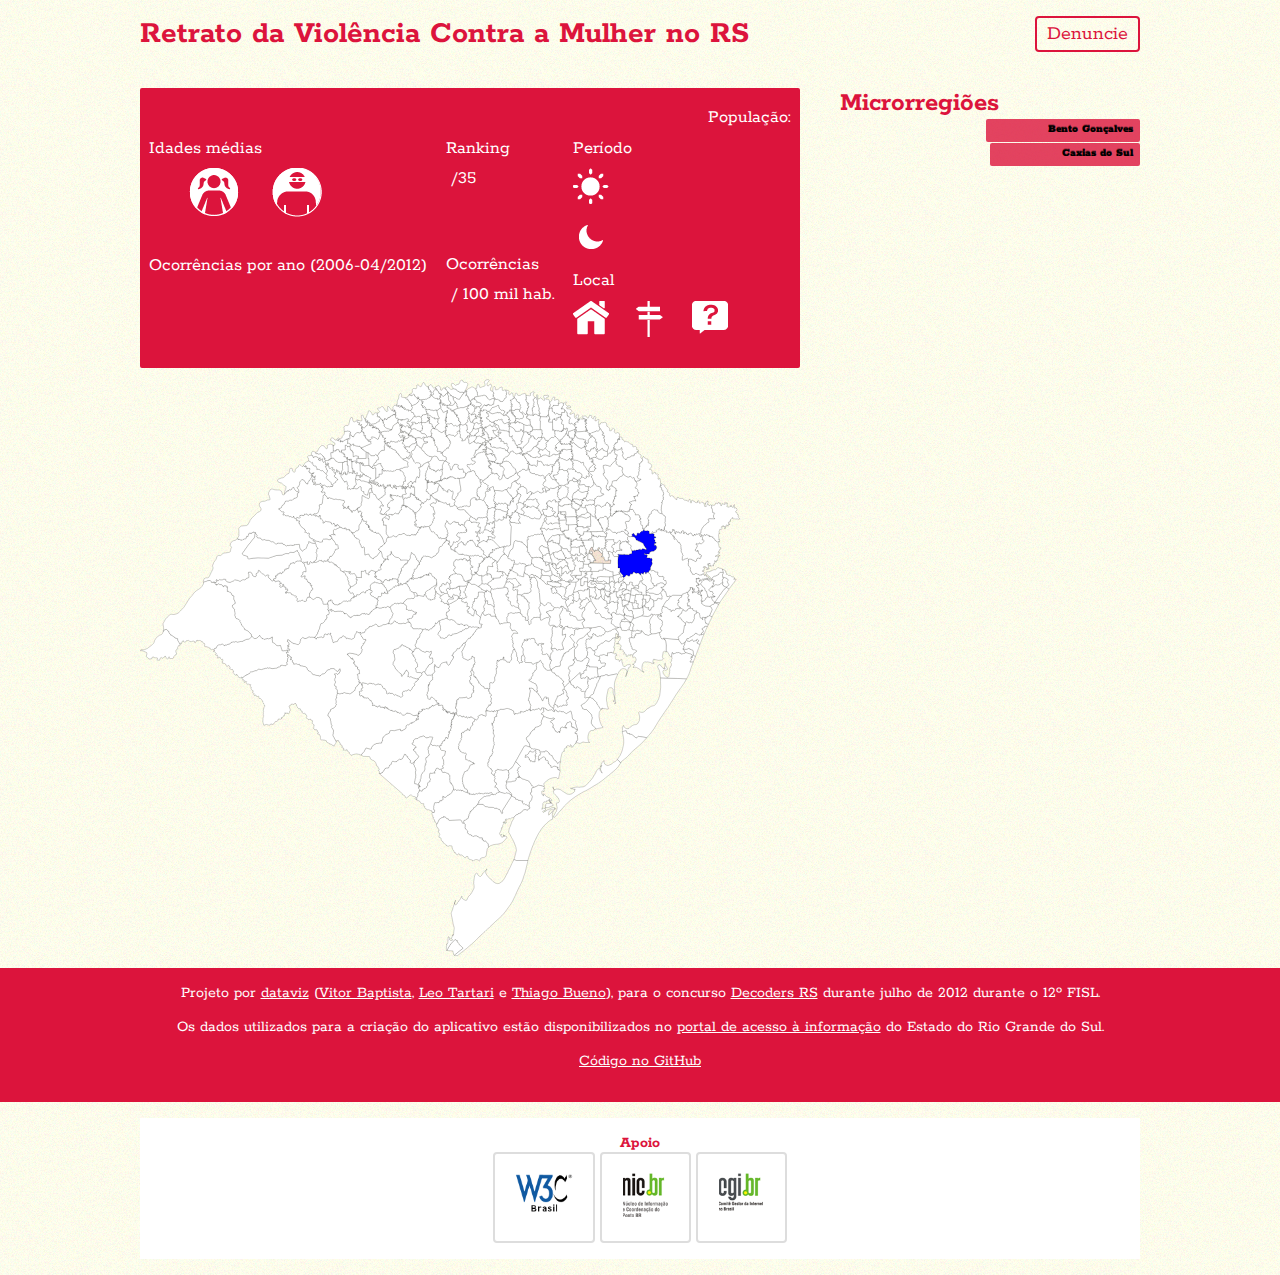
==== testes/mapa/RS/index.html @ cc40aa50 "Mapa RS" ====
<!doctype html>
<html lang="pt-br">
  <head>
    <meta charset="utf-8">
    <title>Retrato da Violência Contra a Mulher no Rio Grande do Sul</title>
    <link rel="stylesheet" href="../stylesheets/main.css">
    <link rel="stylesheet" href="http://fonts.googleapis.com/css?family=Rokkitt:400,700">
    <link rel="shortcut icon" href="/favicon.ico">
  </head>
  <body>
    <div class="header">
      <div class="wrapper">
        <h1>Retrato da Violência Contra a Mulher no RS</h1>
        <a href="#" id="cta">Denuncie</a>
      </div>
    </div>
    <div class="main">
      <div class="wrapper">
        <div class="bar-graph">
          <h3>Microrregiões</h3>
        </div>
        <div id="info">
          <div id="dashboard-header">
            <div class="region-data">
              <p class="population">População: <em></em></p>
            </div>
            <h3></h3>
          </div>
          <div id="dashboard-bar">
            <section class="age">
              <p>Idades médias</p>
              <div class="age figures">
                <p class="victim" title="Idade média das vítimas">
                  <i class="icon victim"></i>
                  <em></em>
                </p>
                <p class="author" title="Idade média dos autores">
                  <i class="icon author"></i>
                  <em></em>
                </p>
              </div>
              <div class="timeline">
                <p>Ocorrências por ano (2006-04/2012)<br><span></span></p>
              </div>
            </section>
            <section class="ranking">
              <p>Ranking</p>
              <p class="ranking" title="Entre as mais violentas do estado"><em></em> /35</p>
              <div class="ratio">
                <p>Ocorrências</p>
                <p class="proporcao"><span><em></em> / 100 mil hab.</span></p>
              </div>
            </section>
            <section class="period">
              <p>Período</p>
              <div class="figures period">
                <p class="day" title="Ocorrência durante o dia"><i class="icon sun"></i> <em></em></p>
                <p class="night" title="Ocorrência durante a noite"><i class="icon moon"></i> <em></em></p>
              </div>
              <p>Local</p>
              <div class="local">
                <p class="home" title="Em casa"><i class="icon home"></i><br> <em></em></p>
                <p class="street" title="Na rua"><i class="icon street"></i><br> <em></em></p>
                <p class="others" title="Outro lugar, como hospital, escola, estabelecimento comercial, etc."><i class="icon others"></i><br> <em></em></p>
              </div>
            </section>
          </div>
        </div>
        <div id="map">
          <img src="../images/spinner.gif" class="loading" alt="spinner">
        </div>
      </div>
    </div>
    <div class="footer">
      <div class="wrapper">
        <p>Projeto por <a href="http://dataviz.com.br">dataviz</a> (<a href="http://vitorbaptista.com" target="_blank">Vitor Baptista</a>, <a href="http://leotartari.com" target="_blank">Leo Tartari</a> e <a href="http://tbueno.com" target="_blank">Thiago Bueno</a>), para o concurso <a href="http://www.decoders.w3c.br/" target="_blank">Decoders RS</a> durante julho de 2012 durante o 12º FISL.</p>
        <p>Os dados utilizados para a criação do aplicativo estão disponibilizados no <a href="http://www.acessoainformacao.rs.gov.br/" target="_blank">portal de acesso à informação</a> do Estado do Rio Grande do Sul.</p>
        <p><a href="https://github.com/dataviz/retrato-da-violencia">Código no GitHub</a></p>
      </div>
    </div>
    <div class="colophon">
      <div class="wrapper">
        <div class="facebook">
          <div class="fb-like" data-colorscheme="light" data-href="http://retratodaviolencia.org" data-send="false" data-width="340" data-show-faces="false" data-action="recommend" data-font="arial"></div>
        </div>
        <p class="supported-by">
          <strong>Apoio</strong>
          <a href="http://www.w3c.br/"><img src="../images/logo-w3cbr.gif"></a>
          <a href="http://www.nic.br/"><img src="../images/logo-nic.gif"></a>
          <a href="http://cgi.br/"><img src="../images/logo-cgi.gif"></a>
        </p>
      </div>
    </div>
    <div class="modal">
      <div class="wrapper">
        <a href="#" class="close-modal">× Fechar</a>
        <p>Visualização baseada em <a target="_blank" href="http://www.acessoainformacao.rs.gov.br/conteudo/609/?Viol%C3%AAncia_con">estatísticas do estado do Rio Grande do Sul</a> no período de janeiro de 2006 a abril de 2012 (última atualização 16/05/12).</p>
        <p>Ajude a reverter esse quadro reportando qualquer tipo de violência contra a mulher pelo telefone <a href="tel:08005410803">0800 541 0803</a>, junto ao Centro de Referência da Mulher Vânia Araújo Machado (CRM).</p>
        <h3>Delegacias de Atendimento à Mulher:</h3>
        <ul>
          <li>
            <h4>Passo Fundo</h4>
            <p>Avenida Doutor Cézar Santos, nº 160 - Bairro: Petrópolis</p>
            <p>(54) 3581-0725</p>
            <p>passofundo-ppm@policiacivil.rs.gov.br</p>
          </li>
          <li>
            <h4>Rio Grande</h4>
            <p>Rua Almirante Barroso, n° 142 - Bairro: Centro</p>
            <p>(53) 3293-1420</p>
            <p>riogrande-pppm@policiacivil.rs.gov.br</p>
          </li>
          <li>
            <h4>Lajeado</h4>
            <p>Rua João Batista de Melo, nº 509 - Bairro: Centro</p>
            <p>(51) 3748-6912</p>
            <p>lajeado-dm@pc.gov.br</p> 
          </li>
          <li>
            <h4>Erechim</h4>
            <p>Rua Flores da Cunha, nº 91 - Bairro: Dal Molin</p>
            <p>(54) 3321-9996</p>
            <p>erechim-dm@pc.rs.gov.br</p>
          </li>
          <li>
            <h4>Santa Maria</h4>
            <p>Rua Duque de Caxias, nº 1169 - Bairro: Centro</p>
            <p>(55) 3217-4485</p>
            <p>santamaria-dm@pc.rs.gov.br</p>
          </li>
          <li>
            <h4>Novo Hamburgo</h4>
            <p>Rua Júlio de Castilhos, n° 806 - Bairro: Centro</p>
            <p>(51)3584-5805	Fax:	 (51)3593-3096</p>
            <p>delegaciaparamulher@pc.rs.gov.com</p>
          </li>
          <li>
            <h4>Ijuí</h4>
            <p>Avenida Coronel Dico, n° 747 - 2° Andar - Bairro: Assis Brasil - Referência: Ao lado da Praça dos Imigrantes</p>
            <p>(55) 3332-8800</p>
            <p>ijui-dm@pc.rs.gov.br</p>
          </li>
          <li>
            <h4>Canoas</h4>
            <p>Rua Cândido Machado, n° 106 - Bairro: Centro</p>
            <p>(51) 3472-0490</p>
            <p>canoa-dm@pc.rs.gov.br</p>
          </li>
          <li>
            <h4>Cruz Alta</h4>
            <p>Rua Coronel José Gabriel, n° 21 - Bairro: Vila Schettert</p>
            <p>(55) 3322-7088</p>
            <p>cruzalta-dm@pc.rs.gov.br</p>
          </li>
          <li>
            <h4>Caxias do Sul</h4>
            <p>Rua Dr. Montaury, n° 1387 - 1º Andar - Bairro : Centro</p>
            <p>(54) 3221-1357</p>
            <p>caxiasdosul-dm@policiacivil.rs.gov.br</p>
          </li>
          <li>
            <h4>Pelotas</h4>
            <p>Rua Barros Cassal, 516 - Térreo - Bairro: Areal</p>
            <p>(53)3225-6888</p>
            <p>pelotas-dm@policiacivil.rs.gov.br</p>
          </li>
          <li>
            <h4>Porto Alegre</h4>
            <p>Avenida João Pessoa, 2050 - Bairro: Azenha</p>
            <p>(51) 3288-2172</p>
            <p>poa-dm@pc.rs.gov.br</p>
          </li>
          <li>
            <h4>Santa Cruz do Sul</h4>
            <p>Rua João Werlang, nº 569 - Bairro: Belvedere</p>
            <p>(51) 3711-4513</p>
            <p>santacruz-dm@pc.rs.gov.br</p>
          </li>
      </ul>
    </div>
  </div>
  <script src="../javascript/libs/jquery-1.7.2.min.js"></script>
  <script src="../javascript/libs/d3.v2.min.js"></script>
  <script src="../javascript/libs/jquery.sparkline.min.js"></script>
  <script src="../javascript/map.js"></script>
  <script src="../javascript/utils.js"></script>
  <div id="fb-root"></div>
  <script>(function(d, s, id) {
    var js, fjs = d.getElementsByTagName(s)[0];
    if (d.getElementById(id)) return;
    js = d.createElement(s); js.id = id;
    js.src = "//connect.facebook.net/en_US/all.js#xfbml=1";
    fjs.parentNode.insertBefore(js, fjs);
    }(document, 'script', 'facebook-jssdk'));</script>
  <script type="text/javascript">
    var _gaq = _gaq || [];
    _gaq.push(['_setAccount', 'UA-33676321-1']);
    _gaq.push(['_trackPageview']);

    (function() {
      var ga = document.createElement('script'); ga.type = 'text/javascript'; ga.async = true;
      ga.src = ('https:' == document.location.protocol ? 'https://ssl' : 'http://www') + '.google-analytics.com/ga.js';
      var s = document.getElementsByTagName('script')[0]; s.parentNode.insertBefore(ga, s);
    })();
  </script>
</body>
</html>
---- testes/mapa/stylesheets/main.css ----
body {
  margin: 0;
  padding: 0;
  background: #ffe url(../images/background-texture.png) repeat scroll left top;
  font-size: 100%;
  font-family: Rokkitt, Georgia, serif;
}
* {
  box-sizing: border-box;
}
.modal {
  display: none;
  position: fixed;
  background: rgba(0,0,0,.75);
  top: 0;
  left: 0;
  width: 100%;
  height: 100%;
}
.modal .wrapper {
  background: white;
  width: 600px;
  margin: 40px auto;
  padding: 40px;
  -webkit-border-radius: 6px;
  -moz-border-radius: 6px;
  border-radius: 6px;
}
.modal .close-modal {
  float: right;
}
.modal ul {
  overflow-y: scroll;
  height: 300px;
  list-style: square inside;
}
.modal h4 {
  color: crimson;
}
.header {
  font-size: 1em;
  padding: 1em 0;
  color: crimson;
  overflow: hidden;
}
.header a {
  display: inline-block;
  color: crimson;
  border: 2px solid crimson;
  border-radius: 4px;
  float: right;
  text-decoration: none;
  padding: .25em .5em;
  font-size: 1.25em;
}
.header a:hover {
  color: black;
  border-color: black;
}
.header a:active {
  color: white;
  background-color: crimson;
  border-color: crimson;
}
.header h1 {
  margin: 0;
  padding: 0;
  float: left;
}
.wrapper {
  width: 1000px;
  margin: 0 auto;
}
.main {
  position: relative;
}
.footer {
  clear: both;
  background-color: crimson;
  color: white;
  padding: 1em 0;
  overflow: hidden;
}
.footer a {
  color: white;
}
.footer a:hover {
  color: gold;
}
.footer p {
  margin: 0 auto 1em;
  text-align: center;
}
.colophon {
  text-align: center;
}
.colophon .facebook {
  width: 340px;
  margin: 1em auto;
}
.colophon .supported-by {
  background: white;
  padding: 1em;
}
.colophon .supported-by strong {
  color: crimson;
  display: block;
}
.colophon .supported-by a {
  border: 2px solid #ddd;
  display: inline-block;
  padding: 1em;
  border-radius: 4px;
}
.colophon .supported-by a:hover {
  border-color: crimson;
}
.colophon .supported-by a img {
  max-height: 50px;
}

.bar-graph {
  float: right;
  width: 300px;
  font-size: .85em;
  white-space: nowrap;
  clear: right;
}
.bar-graph ul {
  list-style: none;
  margin: 0;
  padding: 0;
}
.bar-graph li {
  margin-bottom: 1px;
  text-align: right;
}
.bar-graph .meter {
  padding: .25em .5em;
  font-weight: 900;
  text-align: right;
  display: inline-block;
  background-color: rgba(220, 20, 60, .8);
  font-size: .85em;
  height: 2em;
  cursor: pointer;
  border: 1px solid transparent;
  -webkit-border-radius: 2px;
  -moz-border-radius: 2px;
  border-radius: 2px;
  color: #000;
  text-shadow: rgba(0,0,0,.3) 0 -1px 0;
}
.bar-graph .meter:hover,
.bar-graph .hover .meter,
.bar-graph .active .meter {
  border-color: black;
  background-color: rgb(220, 20, 60);
}
#info {
  margin-top: 20px;
  margin-right: 340px;
  background: crimson;
  -webkit-border-radius: 2px;
  -moz-border-radius: 2px;
  border-radius: 2px;
}
#info h3 {
  color: white;
  padding: .25em;
}
#info section {
  color: white;
  display: table-cell;
  vertical-align: top;
}
#map {
  width: 600px;
  height: 600px;
}
h3 {
  color: crimson;
  font-size: 2em;
  margin: 0;
}
#info p {
  margin: 0;
  font-size: 1.15em;
  padding: .25em .5em;
  white-space: nowrap;
}
#info .local p {
  display: inline-block !important;
}
#info div.ratio {
  margin-top: 56px;
}
#info div.timeline {
  margin-top: 8px;
}
#info .timeline canvas {
  margin-left: 40px;
  margin-top: 10px;
}
#info div.age {
  margin-left: 40px;
}
#info div.age p,
#info .local p {
  text-align: center;
}
#info div.period p em {
  vertical-align: 8px;
}
#info p em {
  font-weight: bold;
  font-style: normal;
  font-size: 1.75em;
  display: inline-block;
  color: white;
}

/* SVG STYLING */
#map #svg2 {
  height: 600px;
  width: 600px;
}
path.str3 {
  fill: crimson;
  fill-opacity: 0;
}
path.hover {
  stroke-opacity: .5;
  stroke: crimson;
  stroke-width: 1500px;
  cursor: pointer;
}
path.active {
  stroke: black !important;
  stroke-width: 1500px;
  stroke-opacity: .5;
  cursor: default;
}
/* icons */
.icons-wrapper {
  text-align: center;
}
.icon {
  background-color: transparent;
  background-image: url(../images/sprite.png);
  background-repeat: no-repeat;
  background-attachment: scroll;
}
.icon.sun,
.icon.moon {
  width: 36px;
  height: 36px;
  display: inline-block;
}
.icon.victim,
.icon.author {
  width: 50px;
  height: 49px;
  display: block;
}
.icon.home,
.icon.street,
.icon.others {
  width: 36px;
  height: 36px;
  display: inline-block;
}
.icon.sun {
  background-position: -72px 0;
}
.icon.moon {
  background-position: 0 0;
}
.icon.victim {
  background-position: -149px 0;
}
.icon.author {
  background-position: -249px 0;
}
.icon.home {
  background-position: -450px 0;
}
.icon.street {
  background-position: -396px 0;
}
.icon.others {
  background-position: -350px 0;
}

/* DASHBOARD */
#dashboard-header {
  overflow: hidden;
}
section.age .figures {
  width: 200px;
}
#info .region-data {
  float: right;
  color: white;
  margin-top: 10px;
}
#info .region-data em {
  font-size: 1.25em;
  display: inline;
}
#info .figures {
  clear: both;
  overflow: hidden;
}
#info .age p,
#info .period p em {
  display: inline-block;
}
#info .ranking p,
#info .period p {
  display: block;
}
#info .figures p {
  margin-right: .5em;
}
#map .loading {
  margin: 300px auto;
  display: block;
}
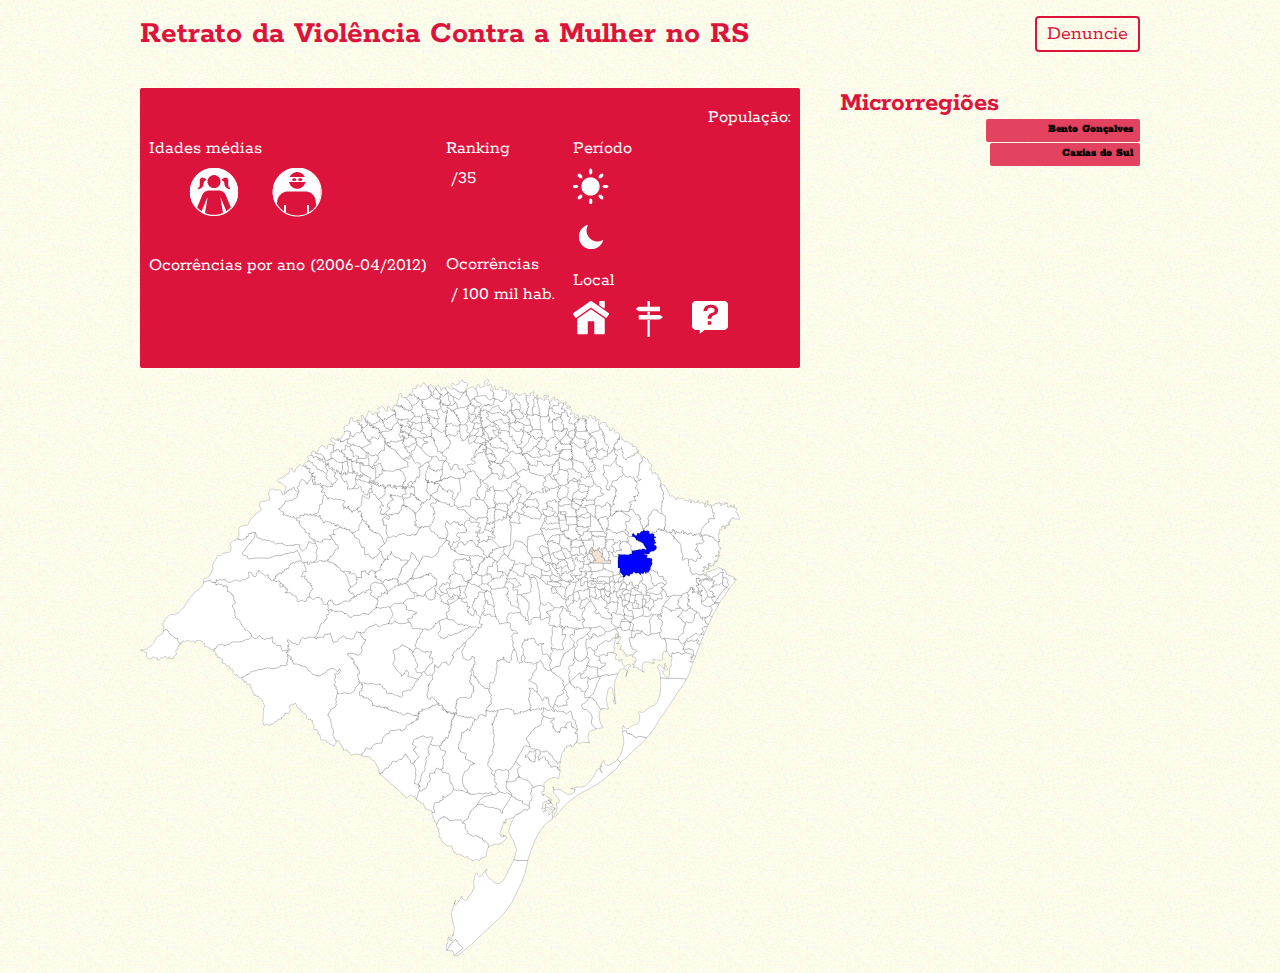
==== commit 67c3e405: "Ajuste montagem mapa" ====
--- a/testes/mapa/RS/index.html
+++ b/testes/mapa/RS/index.html
@@ -71,137 +71,12 @@
         </div>
       </div>
     </div>
-    <div class="footer">
-      <div class="wrapper">
-        <p>Projeto por <a href="http://dataviz.com.br">dataviz</a> (<a href="http://vitorbaptista.com" target="_blank">Vitor Baptista</a>, <a href="http://leotartari.com" target="_blank">Leo Tartari</a> e <a href="http://tbueno.com" target="_blank">Thiago Bueno</a>), para o concurso <a href="http://www.decoders.w3c.br/" target="_blank">Decoders RS</a> durante julho de 2012 durante o 12º FISL.</p>
-        <p>Os dados utilizados para a criação do aplicativo estão disponibilizados no <a href="http://www.acessoainformacao.rs.gov.br/" target="_blank">portal de acesso à informação</a> do Estado do Rio Grande do Sul.</p>
-        <p><a href="https://github.com/dataviz/retrato-da-violencia">Código no GitHub</a></p>
-      </div>
-    </div>
-    <div class="colophon">
-      <div class="wrapper">
-        <div class="facebook">
-          <div class="fb-like" data-colorscheme="light" data-href="http://retratodaviolencia.org" data-send="false" data-width="340" data-show-faces="false" data-action="recommend" data-font="arial"></div>
-        </div>
-        <p class="supported-by">
-          <strong>Apoio</strong>
-          <a href="http://www.w3c.br/"><img src="../images/logo-w3cbr.gif"></a>
-          <a href="http://www.nic.br/"><img src="../images/logo-nic.gif"></a>
-          <a href="http://cgi.br/"><img src="../images/logo-cgi.gif"></a>
-        </p>
-      </div>
-    </div>
-    <div class="modal">
-      <div class="wrapper">
-        <a href="#" class="close-modal">× Fechar</a>
-        <p>Visualização baseada em <a target="_blank" href="http://www.acessoainformacao.rs.gov.br/conteudo/609/?Viol%C3%AAncia_con">estatísticas do estado do Rio Grande do Sul</a> no período de janeiro de 2006 a abril de 2012 (última atualização 16/05/12).</p>
-        <p>Ajude a reverter esse quadro reportando qualquer tipo de violência contra a mulher pelo telefone <a href="tel:08005410803">0800 541 0803</a>, junto ao Centro de Referência da Mulher Vânia Araújo Machado (CRM).</p>
-        <h3>Delegacias de Atendimento à Mulher:</h3>
-        <ul>
-          <li>
-            <h4>Passo Fundo</h4>
-            <p>Avenida Doutor Cézar Santos, nº 160 - Bairro: Petrópolis</p>
-            <p>(54) 3581-0725</p>
-            <p>passofundo-ppm@policiacivil.rs.gov.br</p>
-          </li>
-          <li>
-            <h4>Rio Grande</h4>
-            <p>Rua Almirante Barroso, n° 142 - Bairro: Centro</p>
-            <p>(53) 3293-1420</p>
-            <p>riogrande-pppm@policiacivil.rs.gov.br</p>
-          </li>
-          <li>
-            <h4>Lajeado</h4>
-            <p>Rua João Batista de Melo, nº 509 - Bairro: Centro</p>
-            <p>(51) 3748-6912</p>
-            <p>lajeado-dm@pc.gov.br</p> 
-          </li>
-          <li>
-            <h4>Erechim</h4>
-            <p>Rua Flores da Cunha, nº 91 - Bairro: Dal Molin</p>
-            <p>(54) 3321-9996</p>
-            <p>erechim-dm@pc.rs.gov.br</p>
-          </li>
-          <li>
-            <h4>Santa Maria</h4>
-            <p>Rua Duque de Caxias, nº 1169 - Bairro: Centro</p>
-            <p>(55) 3217-4485</p>
-            <p>santamaria-dm@pc.rs.gov.br</p>
-          </li>
-          <li>
-            <h4>Novo Hamburgo</h4>
-            <p>Rua Júlio de Castilhos, n° 806 - Bairro: Centro</p>
-            <p>(51)3584-5805	Fax:	 (51)3593-3096</p>
-            <p>delegaciaparamulher@pc.rs.gov.com</p>
-          </li>
-          <li>
-            <h4>Ijuí</h4>
-            <p>Avenida Coronel Dico, n° 747 - 2° Andar - Bairro: Assis Brasil - Referência: Ao lado da Praça dos Imigrantes</p>
-            <p>(55) 3332-8800</p>
-            <p>ijui-dm@pc.rs.gov.br</p>
-          </li>
-          <li>
-            <h4>Canoas</h4>
-            <p>Rua Cândido Machado, n° 106 - Bairro: Centro</p>
-            <p>(51) 3472-0490</p>
-            <p>canoa-dm@pc.rs.gov.br</p>
-          </li>
-          <li>
-            <h4>Cruz Alta</h4>
-            <p>Rua Coronel José Gabriel, n° 21 - Bairro: Vila Schettert</p>
-            <p>(55) 3322-7088</p>
-            <p>cruzalta-dm@pc.rs.gov.br</p>
-          </li>
-          <li>
-            <h4>Caxias do Sul</h4>
-            <p>Rua Dr. Montaury, n° 1387 - 1º Andar - Bairro : Centro</p>
-            <p>(54) 3221-1357</p>
-            <p>caxiasdosul-dm@policiacivil.rs.gov.br</p>
-          </li>
-          <li>
-            <h4>Pelotas</h4>
-            <p>Rua Barros Cassal, 516 - Térreo - Bairro: Areal</p>
-            <p>(53)3225-6888</p>
-            <p>pelotas-dm@policiacivil.rs.gov.br</p>
-          </li>
-          <li>
-            <h4>Porto Alegre</h4>
-            <p>Avenida João Pessoa, 2050 - Bairro: Azenha</p>
-            <p>(51) 3288-2172</p>
-            <p>poa-dm@pc.rs.gov.br</p>
-          </li>
-          <li>
-            <h4>Santa Cruz do Sul</h4>
-            <p>Rua João Werlang, nº 569 - Bairro: Belvedere</p>
-            <p>(51) 3711-4513</p>
-            <p>santacruz-dm@pc.rs.gov.br</p>
-          </li>
-      </ul>
-    </div>
+    
   </div>
   <script src="../javascript/libs/jquery-1.7.2.min.js"></script>
   <script src="../javascript/libs/d3.v2.min.js"></script>
   <script src="../javascript/libs/jquery.sparkline.min.js"></script>
   <script src="../javascript/map.js"></script>
   <script src="../javascript/utils.js"></script>
-  <div id="fb-root"></div>
-  <script>(function(d, s, id) {
-    var js, fjs = d.getElementsByTagName(s)[0];
-    if (d.getElementById(id)) return;
-    js = d.createElement(s); js.id = id;
-    js.src = "//connect.facebook.net/en_US/all.js#xfbml=1";
-    fjs.parentNode.insertBefore(js, fjs);
-    }(document, 'script', 'facebook-jssdk'));</script>
-  <script type="text/javascript">
-    var _gaq = _gaq || [];
-    _gaq.push(['_setAccount', 'UA-33676321-1']);
-    _gaq.push(['_trackPageview']);
-
-    (function() {
-      var ga = document.createElement('script'); ga.type = 'text/javascript'; ga.async = true;
-      ga.src = ('https:' == document.location.protocol ? 'https://ssl' : 'http://www') + '.google-analytics.com/ga.js';
-      var s = document.getElementsByTagName('script')[0]; s.parentNode.insertBefore(ga, s);
-    })();
-  </script>
-</body>
+  </body>
 </html>
--- a/testes/mapa/stylesheets/main.css
+++ b/testes/mapa/stylesheets/main.css
@@ -235,6 +235,12 @@
   stroke-width: 1500px;
   cursor: pointer;
 }
+path.hover {
+  stroke-opacity: .5;
+  stroke: crimson;
+  stroke-width: 1500px;
+  cursor: pointer;
+}
 path.active {
   stroke: black !important;
   stroke-width: 1500px;
@@ -327,3 +333,16 @@
   margin: 300px auto;
   display: block;
 }
+
+path { fill-rule: evenodd; }
+g#svg_municipios {
+  stroke: #001;
+  stroke-width: 0.3;
+  cursor: pointer; 
+  fill: #FFF;
+}
+g#svg_municipios path:hover {
+  fill-opacity: 1; 
+  stroke-width: 3;
+
+}